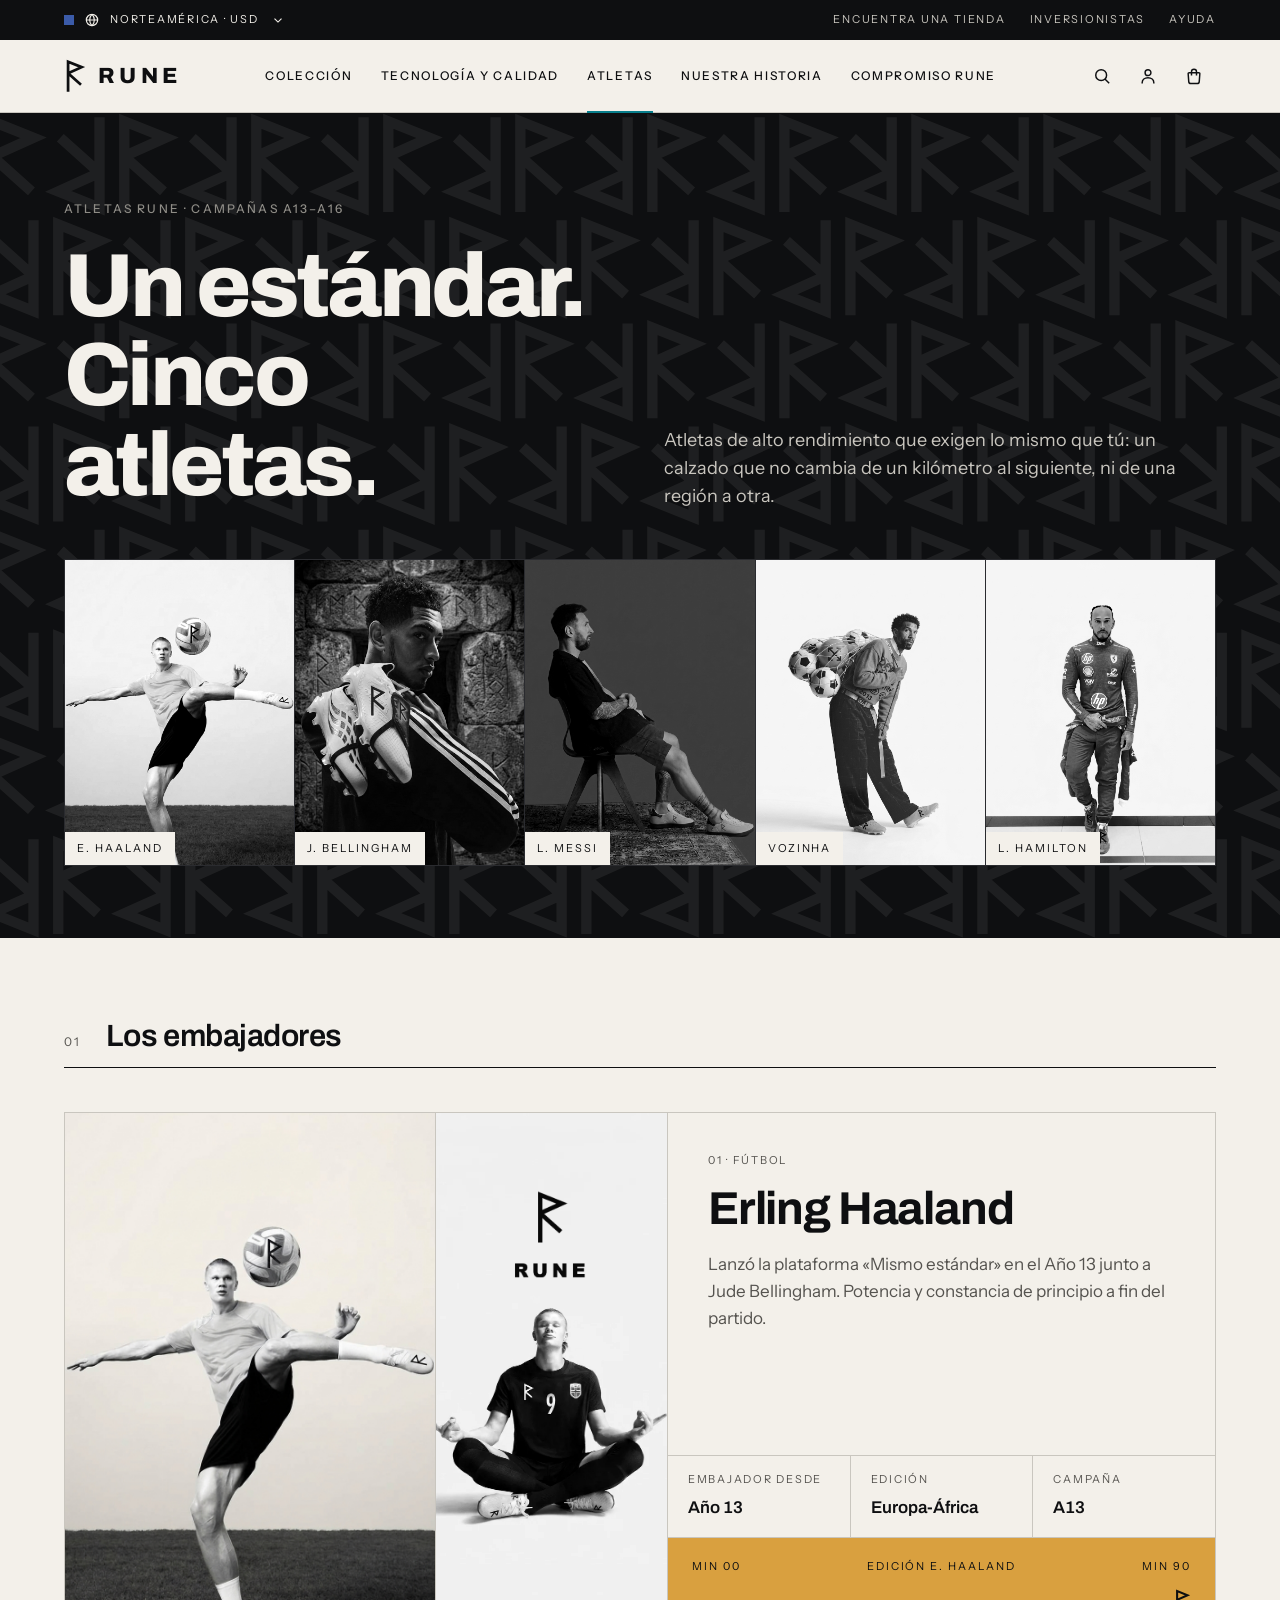
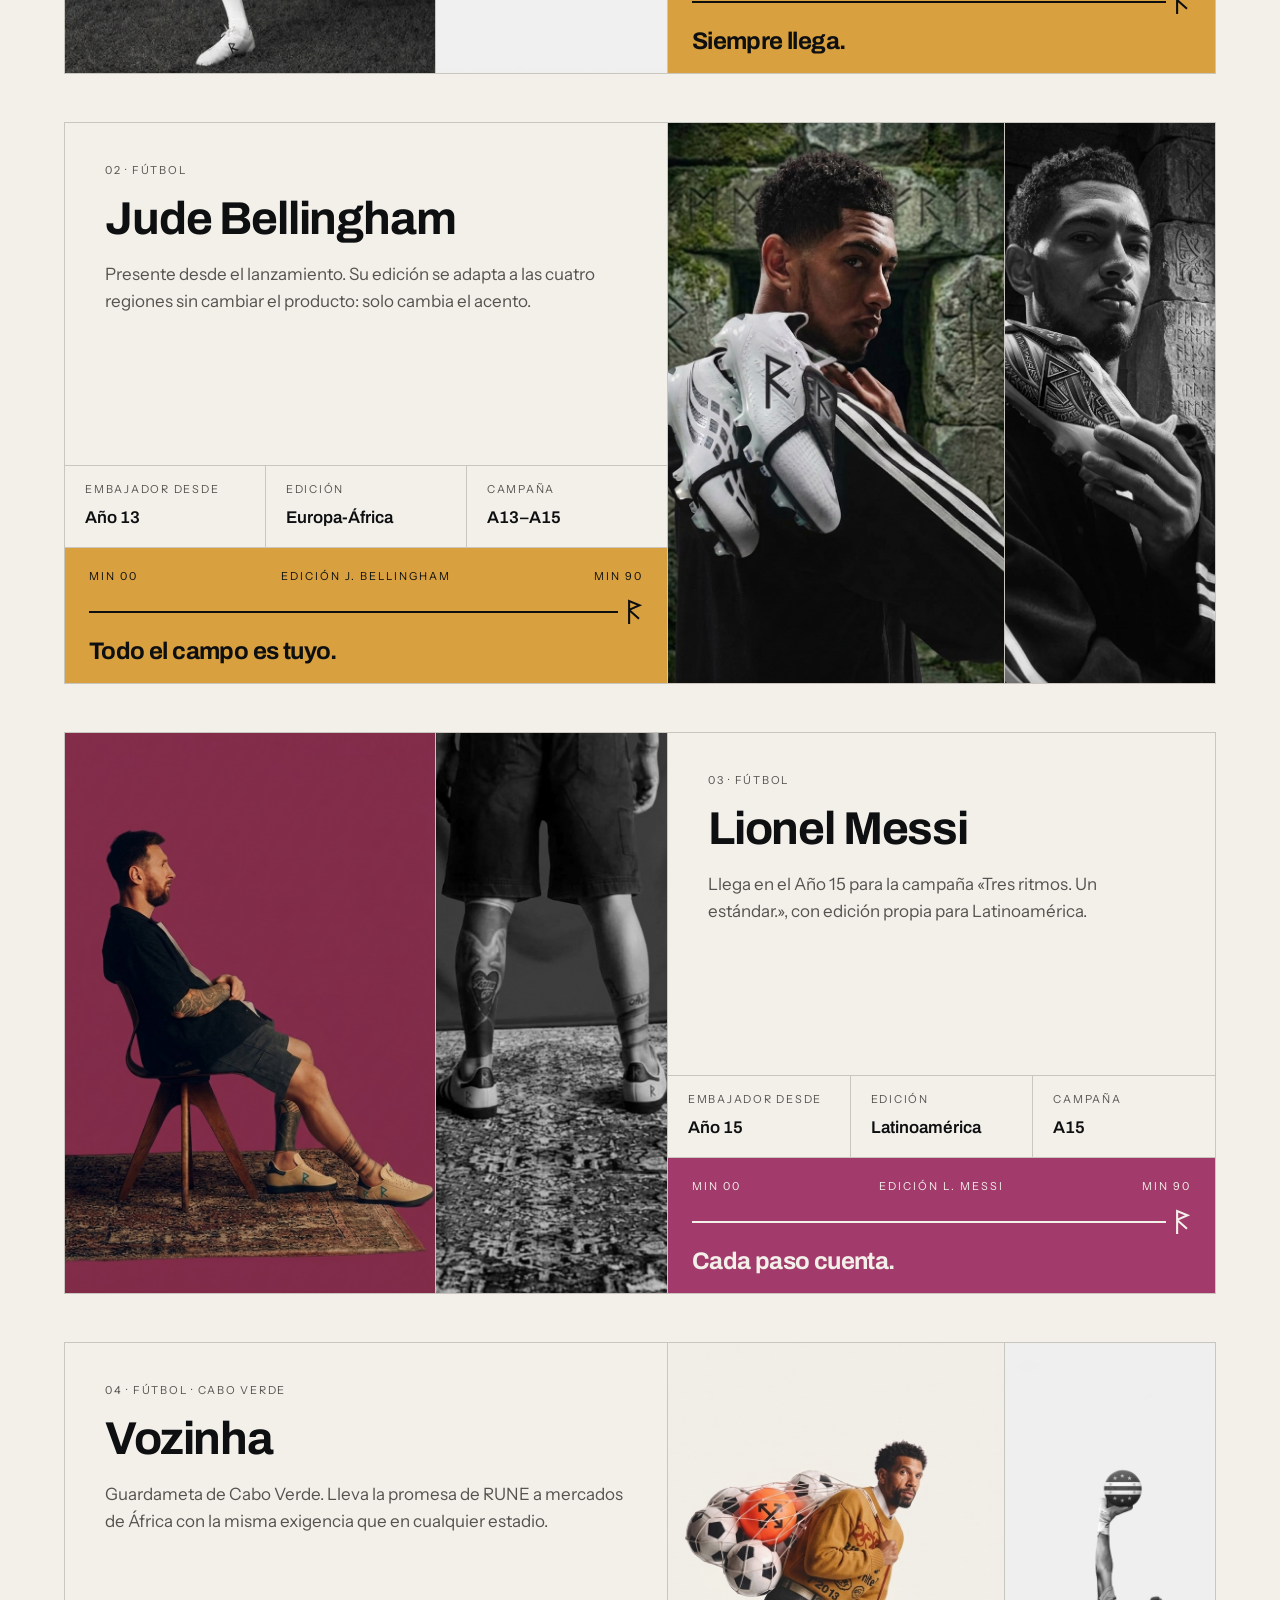
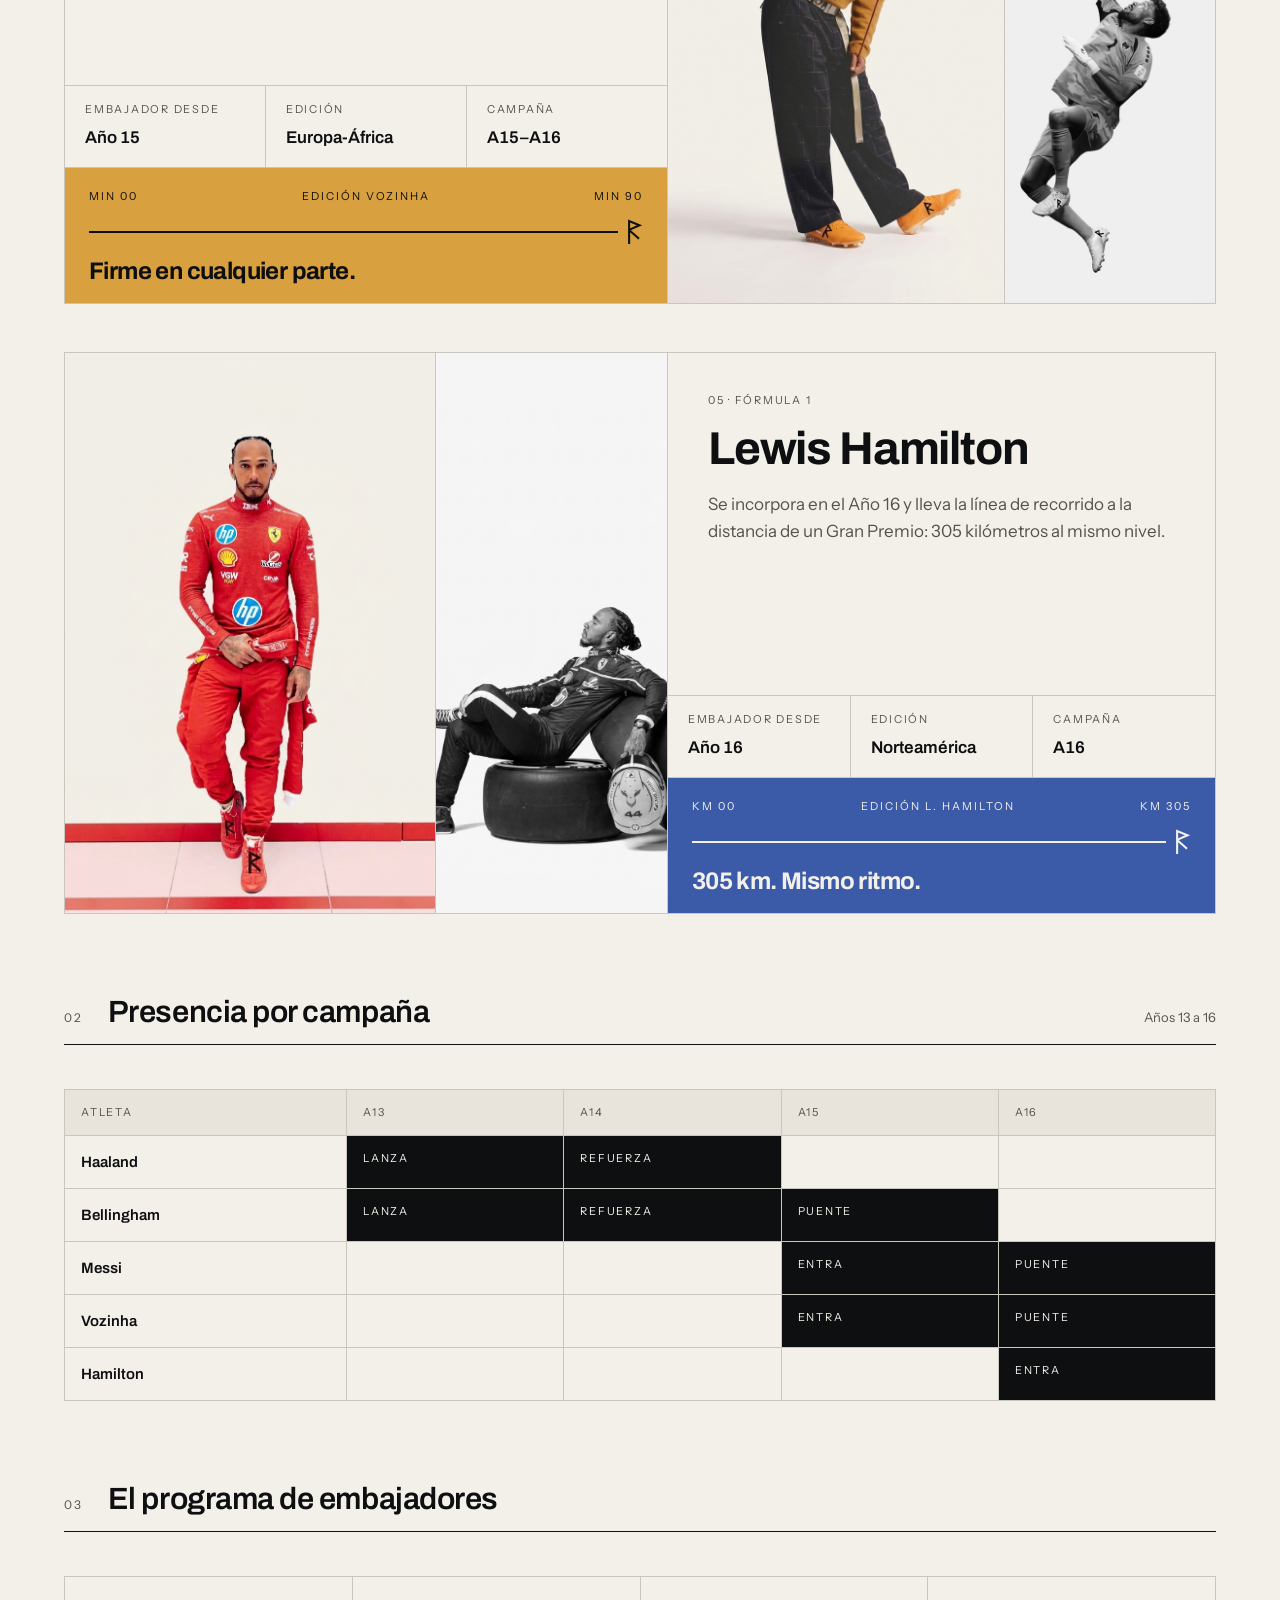
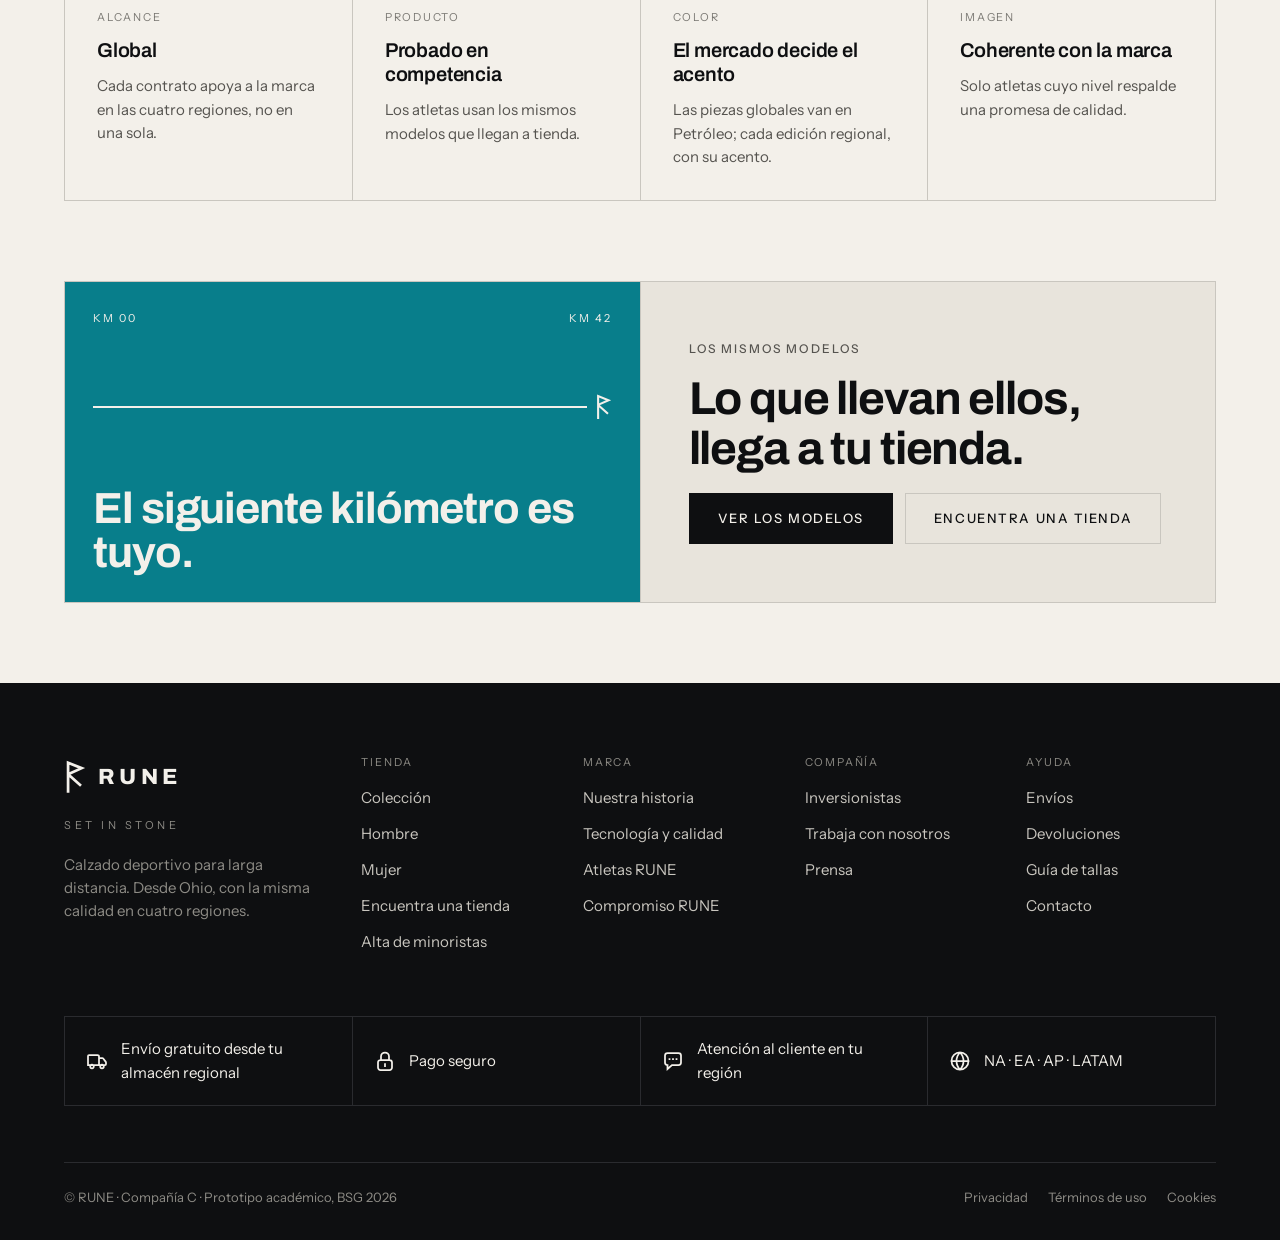
==== atletas.html @ 39f9c2b1 "V1" ====
<!doctype html>
<html lang="es">
<head>
<meta charset="utf-8">
<meta name="viewport" content="width=device-width, initial-scale=1">
<title>Atletas RUNE</title>
<link rel="icon" href="img/marca/favicon.svg" type="image/svg+xml">
<link rel="stylesheet" href="css/site.css">
<style>
.kv { display: grid; grid-template-columns: repeat(5, minmax(0, 1fr)); gap: 1px; background: var(--rune-grafito); border: 1px solid var(--rune-grafito); }
.kv a { display: block; text-decoration: none; }
.kv .photo { aspect-ratio: 3 / 4; }
@media (max-width: 900px) { .kv { grid-template-columns: repeat(2, minmax(0, 1fr)); } .kv a:last-child { grid-column: 1 / -1; } .kv a:last-child .photo { aspect-ratio: 16 / 9; } }

.ath { display: grid; grid-template-columns: minmax(0, 1.1fr) minmax(0, 1fr); gap: 1px; background: var(--rune-ceniza); border: 1px solid var(--rune-ceniza); scroll-margin-top: 140px; }
.ath + .ath { margin-top: 48px; }
.ath:nth-child(even) .ath-media { order: 2; }
.ath-media { display: grid; grid-template-columns: 1.6fr 1fr; gap: 1px; background: var(--rune-ceniza); min-height: 560px; }
.ath-media .photo { height: 100%; }
.ath-media .photo img { position: absolute; inset: 0; }
.ath-info { background: var(--bg-page); display: flex; flex-direction: column; }
.ath-info .txt { padding: 40px; display: flex; flex-direction: column; gap: 16px; flex: 1; }
.ath-info .facts { display: grid; grid-template-columns: repeat(3, minmax(0, 1fr)); gap: 1px; background: var(--rune-ceniza); border-top: 1px solid var(--rune-ceniza); border-bottom: 1px solid var(--rune-ceniza); }
.ath-info .facts > div { background: var(--bg-page); padding: 16px 20px; display: flex; flex-direction: column; gap: 6px; }
.ath-info .facts .v { font-family: var(--font-display); font-weight: 600; font-size: 17px; }
.ath-info .route { min-height: 0; }
@media (max-width: 1000px) {
  .ath { grid-template-columns: 1fr; }
  .ath:nth-child(even) .ath-media { order: 0; }
  .ath-media { min-height: 0; grid-template-columns: 1.6fr 1fr; aspect-ratio: 4 / 3; }
}
@media (max-width: 560px) { .ath-info .facts { grid-template-columns: 1fr; } .ath-info .txt { padding: 28px 20px; } }

.tl { display: grid; grid-template-columns: minmax(120px, 1.3fr) repeat(4, minmax(90px, 1fr)); gap: 1px; background: var(--rune-ceniza); border: 1px solid var(--rune-ceniza); min-width: 620px; }
.tl > div { background: var(--bg-page); padding: 14px 16px; font-size: 15px; }
.tl .h { font-size: 11px; letter-spacing: .16em; text-transform: uppercase; color: var(--text-secondary); background: var(--surface-muted); }
.tl .on { background: var(--rune-basalto); color: var(--rune-hueso); font-size: 11px; letter-spacing: .16em; text-transform: uppercase; }
.tl .tn { font-family: var(--font-display); font-weight: 600; }
</style>
</head>
<body>
<div data-site-header data-active="atletas"></div>

<main id="contenido">
  <section class="band-dark on-dark">
    <div data-pattern data-cols="28" data-rows="8"></div>
    <div class="wrap" style="position:relative;padding-top:88px;padding-bottom:72px;display:flex;flex-direction:column;gap:48px">
      <div class="split" style="align-items:end">
        <div class="stack gap-24">
          <span class="lbl muted-inv">Atletas RUNE · Campañas A13–A16</span>
          <h1 class="display">Un estándar. Cinco atletas.</h1>
        </div>
        <p class="lead" style="max-width:46ch;color:var(--rune-ceniza)">Atletas de alto rendimiento que exigen lo mismo que tú: un calzado que no cambia de un kilómetro al siguiente, ni de una región a otra.</p>
      </div>
      <div class="kv" id="kv"></div>
    </div>
  </section>

  <section class="wrap section" id="embajadores"></section>

  <section class="wrap section">
    <div class="sh"><span class="idx">02</span><h2>Presencia por campaña</h2><span class="aside caption">Años 13 a 16</span></div>
    <div style="overflow-x:auto">
      <div class="tl" role="table" aria-label="Presencia de cada atleta por año" id="tl"></div>
    </div>
  </section>

  <section class="wrap section">
    <div class="sh"><span class="idx">03</span><h2>El programa de embajadores</h2></div>
    <div class="cells g-4">
      <div class="card"><span class="k">Alcance</span><span class="t">Global</span><span class="d">Cada contrato apoya a la marca en las cuatro regiones, no en una sola.</span></div>
      <div class="card"><span class="k">Producto</span><span class="t">Probado en competencia</span><span class="d">Los atletas usan los mismos modelos que llegan a tienda.</span></div>
      <div class="card"><span class="k">Color</span><span class="t">El mercado decide el acento</span><span class="d">Las piezas globales van en Petróleo; cada edición regional, con su acento.</span></div>
      <div class="card"><span class="k">Imagen</span><span class="t">Coherente con la marca</span><span class="d">Solo atletas cuyo nivel respalde una promesa de calidad.</span></div>
    </div>
  </section>

  <section class="wrap section section--last">
    <div class="cells g-2">
      <div class="route acc-global" style="min-height:320px">
        <div class="marks"><span>Km 00</span><span>Km 42</span></div>
        <div class="rl"><i></i><span data-symbol></span></div>
        <p class="hl">El siguiente kilómetro es tuyo.</p>
      </div>
      <div class="cell cell--muted" style="padding:48px;justify-content:center;gap:18px">
        <span class="lbl muted">Los mismos modelos</span>
        <h2 class="h2">Lo que llevan ellos, llega a tu tienda.</h2>
        <div class="btns"><a class="btn btn--primary" href="coleccion.html">Ver los modelos</a><a class="btn btn--secondary" href="tiendas.html">Encuentra una tienda</a></div>
      </div>
    </div>
  </section>
</main>

<div data-site-footer></div>

<script src="js/data.js"></script>
<script src="js/site.js"></script>
<script>
(function () {
  var R = window.RUNE, D = R.data, e = R.esc;

  document.getElementById('kv').innerHTML = D.athletes.map(function (a) {
    return '<a class="photo-link" href="#' + a.id + '"><div class="photo"><img class="bw" src="' + a.img + '" alt="' + e(a.name) + '" style="object-position:' + a.pos + '"><span class="name">' + e(a.short) + '</span></div></a>';
  }).join('');

  document.getElementById('embajadores').innerHTML =
    '<div class="sh"><span class="idx">01</span><h2>Los embajadores</h2></div><div>' +
    D.athletes.map(function (a, i) {
      return '<article class="ath acc-' + a.region + '" id="' + a.id + '" aria-labelledby="n-' + a.id + '">' +
        '<div class="ath-media">' +
          '<div class="photo"><img src="' + a.img + '" alt="' + e(a.name) + ' con calzado RUNE" style="object-position:' + a.pos + '" loading="lazy"></div>' +
          '<div class="photo"><img class="bw" src="' + a.img2 + '" alt="" style="object-position:' + a.pos2 + '" loading="lazy"></div>' +
        '</div>' +
        '<div class="ath-info">' +
          '<div class="txt"><span class="lbl-sm muted">' + String(i + 1).padStart(2, '0') + ' · ' + e(a.sport) + '</span>' +
          '<h3 class="h2" id="n-' + a.id + '">' + e(a.name) + '</h3>' +
          '<p class="muted">' + e(a.text) + '</p></div>' +
          '<div class="facts"><div><span class="lbl-sm muted">Embajador desde</span><span class="v">' + a.since + '</span></div>' +
          '<div><span class="lbl-sm muted">Edición</span><span class="v">' + a.regionName + '</span></div>' +
          '<div><span class="lbl-sm muted">Campaña</span><span class="v">' + e(a.campaign.split(' · ')[0]) + '</span></div></div>' +
          '<div class="route route--slim"><div class="marks"><span>' + a.from + '</span><span>Edición ' + e(a.short) + '</span><span>' + a.to + '</span></div>' +
          '<div class="rl"><i></i>' + R.symbol() + '</div><p class="hl">' + e(a.headline) + '</p></div>' +
        '</div></article>';
    }).join('') + '</div>';

  var head = '<div class="h">Atleta</div><div class="h">A13</div><div class="h">A14</div><div class="h">A15</div><div class="h">A16</div>';
  document.getElementById('tl').innerHTML = head + D.timeline.map(function (r) {
    return '<div class="tn">' + r.name + '</div>' + r.cells.map(function (c) { return '<div class="' + (c ? 'on' : '') + '">' + (c || '<span class="sr-only">Sin presencia</span>') + '</div>'; }).join('');
  }).join('');
})();
</script>
</body>
</html>
---- css/site.css ----
/* RUNE · Sitio web
   Tokens del Design System (tokens.css) + patrones del manual:
   radio 0, sin sombras, celdas de 1px Ceniza, encabezados de sección sobre línea Basalto,
   un solo acento regional por pieza, Petróleo como color firma. */
@import url('tokens.css');

:root {
  /* Derivados de Petróleo usados en interfaz (contraste AA sobre Hueso) */
  --petroleo-ui: #066a75;
  --petroleo-link: #05555e;
  --petroleo-800: #043f46;
  --petroleo-100: #dceded;
  --petroleo-300: #a9d4d8;

  --gutter: clamp(16px, 5vw, 72px);
  --maxw: 1440px;
  --header-h: 112px;

  /* Acento regional activo (lo cambia site.js según la región elegida) */
  --acc: var(--rune-na);
  --acc-ink: var(--rune-na-ink);
  color-scheme: light;
}
[data-region="na"]    { --acc: var(--rune-na);    --acc-ink: var(--rune-na-ink); }
[data-region="emea"]  { --acc: var(--rune-emea);  --acc-ink: var(--rune-emea-ink); }
[data-region="apac"]  { --acc: var(--rune-apac);  --acc-ink: var(--rune-apac-ink); }
[data-region="latam"] { --acc: var(--rune-latam); --acc-ink: var(--rune-latam-ink); }
.acc-global { --acc: var(--rune-petroleo); --acc-ink: var(--rune-petroleo-ink); }
.acc-na     { --acc: var(--rune-na);       --acc-ink: var(--rune-na-ink); }
.acc-emea   { --acc: var(--rune-emea);     --acc-ink: var(--rune-emea-ink); }
.acc-apac   { --acc: var(--rune-apac);     --acc-ink: var(--rune-apac-ink); }
.acc-latam  { --acc: var(--rune-latam);    --acc-ink: var(--rune-latam-ink); }

/* ---------- Base ---------- */
*, *::before, *::after { box-sizing: border-box; }
html { -webkit-text-size-adjust: 100%; }
body {
  margin: 0;
  background: var(--bg-page);
  color: var(--text-primary);
  font-family: var(--font-body);
  font-size: var(--type-body);
  line-height: var(--lh-body);
  -webkit-font-smoothing: antialiased;
  overflow-x: hidden;
}
img { display: block; max-width: 100%; }
a { color: inherit; }
a, button { -webkit-tap-highlight-color: transparent; }
:focus-visible { outline: 1px solid var(--rune-petroleo); outline-offset: 2px; }
button { font: inherit; color: inherit; }
h1, h2, h3, h4, p { margin: 0; }
.sr-only { position: absolute; width: 1px; height: 1px; padding: 0; margin: -1px; overflow: hidden; clip: rect(0 0 0 0); white-space: nowrap; border: 0; }
.skip { position: absolute; left: 8px; top: -60px; z-index: 100; background: var(--rune-basalto); color: var(--rune-hueso); padding: 12px 16px; text-decoration: none; }
.skip:focus { top: 8px; }

.wrap { width: 100%; max-width: var(--maxw); margin: 0 auto; padding-inline: var(--gutter); }
.section { padding-top: var(--section-gap); }
.section--last { padding-bottom: var(--section-gap); }
.ico { display: inline-block; flex: none; vertical-align: middle; }
.sym { display: inline-block; flex: none; height: 1em; width: auto; }

/* ---------- Tipografía ---------- */
.lbl { font-size: var(--type-label); letter-spacing: var(--ls-label); text-transform: uppercase; font-weight: 500; line-height: 1.4; }
.lbl-sm { font-size: var(--type-label-sm); letter-spacing: var(--ls-label-sm); text-transform: uppercase; line-height: 1.4; }
.muted { color: var(--text-secondary); }
.on-dark .muted, .muted-inv { color: var(--text-inverse-muted); }
.display { font-family: var(--font-display); font-weight: 800; font-size: clamp(48px, 7vw, var(--type-display)); line-height: var(--lh-display); letter-spacing: var(--ls-display); text-wrap: balance; }
.h1 { font-family: var(--font-display); font-weight: 700; font-size: clamp(40px, 5.4vw, var(--type-h1)); line-height: 1; letter-spacing: var(--ls-h1); text-wrap: balance; }
.h2 { font-family: var(--font-display); font-weight: 700; font-size: clamp(32px, 3.6vw, var(--type-h2)); line-height: var(--lh-h2); letter-spacing: var(--ls-h2); text-wrap: balance; }
.h3 { font-family: var(--font-display); font-weight: 600; font-size: clamp(24px, 2.4vw, var(--type-h3)); line-height: var(--lh-h3); letter-spacing: var(--ls-h3); }
.h4 { font-family: var(--font-display); font-weight: 600; font-size: var(--type-h4); line-height: var(--lh-h4); letter-spacing: var(--ls-h4); }
.lead { font-size: var(--type-lead); line-height: var(--lh-lead); }
.small { font-size: var(--type-small); line-height: var(--lh-small); }
.caption { font-size: var(--type-caption); line-height: var(--lh-caption); color: var(--text-secondary); }
.measure { max-width: 56ch; }
.stack { display: flex; flex-direction: column; }
.gap-8 { gap: 8px; } .gap-12 { gap: 12px; } .gap-16 { gap: 16px; } .gap-24 { gap: 24px; } .gap-32 { gap: 32px; }

/* ---------- Botones ---------- */
.btn {
  display: inline-flex; align-items: center; justify-content: center; gap: 10px;
  min-height: 48px; padding: 14px 28px;
  font-family: var(--font-body); font-size: 13px; font-weight: 500; letter-spacing: 0.12em; text-transform: uppercase;
  text-decoration: none; border: 1px solid transparent; border-radius: 0; cursor: pointer;
  transition: filter var(--dur-fast) var(--ease-out), border-color var(--dur-fast) var(--ease-out), background-color var(--dur-fast) var(--ease-out);
}
.btn--sm { min-height: 44px; padding: 10px 20px; font-size: 12px; }
.btn--primary { background: var(--rune-basalto); color: var(--rune-hueso); }
.btn--accent { background: var(--petroleo-ui); color: var(--rune-hueso); }
.btn--inverse { background: var(--rune-hueso); color: var(--rune-basalto); }
.btn--secondary { background: transparent; color: var(--text-primary); border-color: var(--border-hairline); }
.btn--ghost-inv { background: transparent; color: var(--rune-hueso); border-color: var(--rune-liquen); }
.btn--primary:hover, .btn--accent:hover, .btn--inverse:hover { filter: brightness(1.15); }
.btn--inverse:hover { filter: brightness(0.96); }
.btn--secondary:hover { border-color: var(--border-strong); }
.btn--ghost-inv:hover { border-color: var(--rune-hueso); }
.btn[disabled] { opacity: .4; cursor: not-allowed; }
.btn .ico { transition: transform var(--dur-base) var(--ease-out); }
.btn:hover .ico--arrow { transform: translateX(3px); }
.btns { display: flex; flex-wrap: wrap; gap: 12px; }

.link { color: var(--petroleo-link); text-underline-offset: 3px; }
.link-arrow { display: inline-flex; align-items: center; gap: 8px; font-size: 12px; letter-spacing: .14em; text-transform: uppercase; font-weight: 500; text-decoration: none; min-height: 44px; }
.link-arrow:hover .ico { transform: translateX(3px); }
.link-arrow .ico { transition: transform var(--dur-base) var(--ease-out); }

/* ---------- Chips / filtros ---------- */
.chips { display: flex; flex-wrap: wrap; gap: 8px; }
.chip {
  min-height: 44px; padding: 10px 18px; border: 1px solid var(--border-hairline); background: transparent; color: var(--text-primary);
  font-size: 12px; letter-spacing: .12em; text-transform: uppercase; font-weight: 500; cursor: pointer; border-radius: 0;
  display: inline-flex; align-items: center; gap: 8px;
  transition: border-color var(--dur-fast) var(--ease-out), background-color var(--dur-fast) var(--ease-out);
}
.chip:hover { border-color: var(--border-strong); }
.chip[aria-pressed="true"] { background: var(--rune-basalto); border-color: var(--rune-basalto); color: var(--rune-hueso); }
.chip .n { font-size: 11px; color: var(--text-muted); letter-spacing: .04em; }
.chip[aria-pressed="true"] .n { color: var(--rune-liquen); }

/* ---------- Tag ---------- */
.tag { display: inline-flex; align-items: center; gap: 8px; font-size: 13px; letter-spacing: .04em; padding: 7px 14px; line-height: 1; background: var(--rune-basalto); color: var(--rune-hueso); }
.tag--acc { background: var(--acc); color: var(--acc-ink); }
.tag--outline { background: transparent; color: var(--text-primary); border: 1px solid var(--border-hairline); }
.badge { display: inline-block; font-size: 11px; letter-spacing: .16em; text-transform: uppercase; padding: 5px 8px; background: var(--rune-hueso); color: var(--rune-basalto); line-height: 1.2; }

/* ---------- Encabezado de sección ---------- */
.sh { display: flex; flex-wrap: wrap; align-items: baseline; gap: 8px 24px; border-bottom: 1px solid var(--border-strong); padding-bottom: 14px; margin-bottom: 44px; }
.sh .idx { font-size: 12px; letter-spacing: .2em; text-transform: uppercase; color: var(--text-secondary); }
.sh h2 { font-family: var(--font-display); font-weight: 600; font-size: clamp(24px, 2.4vw, 32px); letter-spacing: -0.015em; line-height: 1.15; }
.sh .aside { margin-left: auto; }
@media (max-width: 640px) { .sh .aside { margin-left: 0; width: 100%; } }
.on-dark .sh { border-color: var(--rune-hueso); }
.on-dark .sh .idx { color: var(--text-inverse-muted); }

/* ---------- Celdas 1px ---------- */
.cells { display: grid; gap: 1px; background: var(--rune-ceniza); border: 1px solid var(--rune-ceniza); }
.cells > * { background: var(--bg-page); min-width: 0; }
.cells--flush { border-left: 0; border-right: 0; border-top: 0; }
.on-dark .cells { background: var(--rune-grafito); border-color: var(--rune-grafito); }
.on-dark .cells > * { background: var(--rune-basalto); }
.g-2 { grid-template-columns: repeat(auto-fit, minmax(min(100%, 420px), 1fr)); }
.g-3 { grid-template-columns: repeat(auto-fit, minmax(min(100%, 300px), 1fr)); }
.g-4 { grid-template-columns: repeat(auto-fit, minmax(min(100%, 240px), 1fr)); }
.g-5 { grid-template-columns: repeat(auto-fit, minmax(min(100%, 200px), 1fr)); }
.cell { padding: 32px; display: flex; flex-direction: column; gap: 12px; }
.cell--sm { padding: 24px; }
.cell--muted { background: var(--surface-muted) !important; }
a.cell, a.hov { text-decoration: none; color: inherit; transition: box-shadow var(--dur-fast) var(--ease-out); }
a.cell:hover, a.hov:hover { box-shadow: inset 0 0 0 1px var(--border-strong); }
.cell .ico-box { color: var(--text-primary); }

/* Card (componente core/Card) */
.card { display: flex; flex-direction: column; gap: 12px; padding: 32px; }
.card .k { font-size: var(--type-label-sm); letter-spacing: var(--ls-label-sm); text-transform: uppercase; color: var(--text-muted); }
.card .t { font-family: var(--font-display); font-weight: 600; font-size: var(--type-h4); line-height: var(--lh-h4); letter-spacing: var(--ls-h4); }
.card .d { font-size: var(--type-small); line-height: var(--lh-small); color: var(--text-secondary); }

/* ---------- Cabecera ---------- */
.site-header { position: sticky; top: 0; z-index: 50; background: var(--bg-page); border-bottom: 1px solid var(--border-hairline); }
.topbar { background: var(--surface-inverse); color: var(--text-inverse); font-size: 11px; letter-spacing: .16em; text-transform: uppercase; }
.topbar .wrap { display: flex; flex-wrap: wrap; justify-content: space-between; align-items: center; gap: 4px 24px; min-height: 40px; }
.topbar a { text-decoration: none; display: inline-flex; align-items: center; min-height: 40px; color: var(--rune-ceniza); }
.topbar a:hover { color: var(--rune-hueso); }
.topbar nav { display: flex; flex-wrap: wrap; gap: 0 24px; }
.region-pick { display: inline-flex; align-items: center; gap: 10px; }
.region-pick .sq { width: 10px; height: 10px; background: var(--acc); flex: none; }
.region-pick select {
  appearance: none; -webkit-appearance: none; background: transparent; color: var(--rune-hueso); border: 0; border-radius: 0;
  font: inherit; letter-spacing: inherit; text-transform: inherit; min-height: 40px; padding: 0 22px 0 0; cursor: pointer;
  background-image: url("data:image/svg+xml,%3Csvg xmlns='http://www.w3.org/2000/svg' viewBox='0 0 24 24' fill='none' stroke='%23F3F0EA' stroke-width='2'%3E%3Cpath d='M6 9.5L12 15.5L18 9.5'/%3E%3C/svg%3E");
  background-repeat: no-repeat; background-position: right center; background-size: 14px;
}
.region-pick select option { color: var(--rune-basalto); background: var(--rune-hueso); }
.mainbar .wrap { display: flex; align-items: center; justify-content: space-between; gap: 12px 32px; min-height: 72px; }
.brand { display: inline-flex; align-items: center; gap: 12px; text-decoration: none; min-height: 44px; color: var(--rune-basalto); }
.brand .sym { height: 34px; }
.brand .wm { font-family: var(--font-display); font-weight: 800; font-size: 22px; letter-spacing: .2em; line-height: 1; }
.mainnav { display: flex; gap: 0 28px; flex: 1; justify-content: center; }
.mainnav a {
  text-decoration: none; font-size: 12px; letter-spacing: .14em; text-transform: uppercase; font-weight: 500;
  display: inline-flex; align-items: center; min-height: 72px; border-bottom: 2px solid transparent; margin-bottom: -1px;
  transition: border-color var(--dur-fast) var(--ease-out);
}
.mainnav a:hover { border-bottom-color: var(--rune-ceniza); }
.mainnav a[aria-current="page"] { border-bottom-color: var(--rune-petroleo); }
.tools { display: flex; gap: 2px; align-items: center; }
.icon-btn { position: relative; width: 44px; height: 44px; display: inline-flex; align-items: center; justify-content: center; text-decoration: none; background: transparent; border: 0; cursor: pointer; color: var(--rune-basalto); }
.icon-btn:hover { background: var(--surface-muted); }
.icon-btn .count { position: absolute; top: 4px; right: 2px; min-width: 18px; height: 18px; padding: 0 4px; background: var(--rune-petroleo); color: var(--rune-hueso); font-size: 11px; font-weight: 600; line-height: 18px; text-align: center; }
.icon-btn .count:empty { display: none; }
.menu-btn { display: none; }
.mobile-nav { display: none; border-top: 1px solid var(--border-hairline); }
.mobile-nav a { display: flex; align-items: center; justify-content: space-between; min-height: 56px; text-decoration: none; border-bottom: 1px solid var(--border-hairline); font-family: var(--font-display); font-weight: 600; font-size: 20px; }
.mobile-nav a[aria-current="page"] { color: var(--petroleo-ui); }
@media (max-width: 1100px) {
  .mainnav { display: none; }
  .menu-btn { display: inline-flex; }
  .site-header.open .mobile-nav { display: block; }
}
@media (max-width: 640px) {
  .topbar nav { display: none; }
  .brand .wm { font-size: 18px; }
  .brand .sym { height: 28px; }
}

/* Mini-bolsa */
.bag-panel { position: absolute; right: var(--gutter); top: 100%; width: min(380px, calc(100vw - 32px)); background: var(--bg-page); border: 1px solid var(--border-strong); display: none; z-index: 60; }
.bag-panel.open { display: block; }
.bag-panel header { display: flex; justify-content: space-between; align-items: center; padding: 16px 20px; border-bottom: 1px solid var(--border-hairline); }
.bag-panel ul { list-style: none; margin: 0; padding: 0; max-height: 50vh; overflow: auto; }
.bag-panel li { display: grid; grid-template-columns: 88px 1fr auto; gap: 14px; align-items: center; padding: 12px 20px; border-bottom: 1px solid var(--border-hairline); }
.bag-panel .thumb { aspect-ratio: 688 / 384; }
.bag-panel footer { padding: 16px 20px 20px; display: flex; flex-direction: column; gap: 12px; }
.bag-panel .row { display: flex; justify-content: space-between; font-size: 15px; }
.bag-panel .empty { padding: 24px 20px; color: var(--text-secondary); font-size: 15px; }
.rm { background: none; border: 0; cursor: pointer; width: 44px; height: 44px; display: inline-flex; align-items: center; justify-content: center; color: var(--text-secondary); }
.rm:hover { color: var(--text-primary); }

/* ---------- Pie ---------- */
.site-footer { background: var(--surface-inverse); color: var(--text-inverse); margin-top: auto; }
.site-footer .wrap { padding-top: 72px; padding-bottom: 32px; display: flex; flex-direction: column; gap: 56px; }
.f-top { display: grid; grid-template-columns: minmax(240px, 1.4fr) repeat(4, minmax(140px, 1fr)); gap: 40px 32px; }
@media (max-width: 1000px) { .f-top { grid-template-columns: repeat(2, minmax(0, 1fr)); } .f-top .f-brand { grid-column: 1 / -1; } }
.f-brand { display: flex; flex-direction: column; gap: 18px; }
.f-brand .brand { color: var(--rune-hueso); }
.f-brand .ts { font-size: 11px; letter-spacing: .32em; text-transform: uppercase; color: var(--rune-liquen); }
.f-col { display: flex; flex-direction: column; }
.f-col .lbl-sm { color: var(--text-inverse-muted); margin-bottom: 10px; }
.f-col a { text-decoration: none; color: var(--rune-ceniza); font-size: 15px; min-height: 36px; display: inline-flex; align-items: center; }
.f-col a:hover { color: var(--rune-hueso); }
.f-perks { display: grid; grid-template-columns: repeat(auto-fit, minmax(min(100%, 220px), 1fr)); gap: 1px; background: var(--rune-grafito); border: 1px solid var(--rune-grafito); }
.f-perks > div { background: var(--rune-basalto); padding: 20px; display: flex; gap: 12px; align-items: center; font-size: 15px; }
.f-legal { display: flex; flex-wrap: wrap; justify-content: space-between; gap: 12px 24px; border-top: 1px solid var(--rune-grafito); padding-top: 24px; font-size: 13px; color: var(--text-inverse-muted); }
.f-legal a { text-decoration: none; }
.f-legal a:hover { color: var(--rune-hueso); }
.f-legal nav { display: flex; flex-wrap: wrap; gap: 20px; }

/* ---------- Patrón de runas ---------- */
.pattern { position: absolute; inset: 0; pointer-events: none; }
.pattern svg { width: 100%; height: 100%; display: block; }

/* ---------- Línea de recorrido (graphics/RouteLine) ---------- */
.route { background: var(--acc); color: var(--acc-ink); padding: 28px; display: flex; flex-direction: column; justify-content: space-between; gap: 24px; min-height: 240px; }
.route .marks { display: flex; justify-content: space-between; gap: 16px; font-size: var(--type-label-sm); letter-spacing: var(--ls-label); text-transform: uppercase; }
.route .rl { display: flex; align-items: center; gap: 8px; }
.route .rl i { flex: 1; height: var(--route-line-weight); background: currentColor; }
.route .rl .sym { height: 26px; }
.route .hl { font-family: var(--font-display); font-weight: 700; font-size: clamp(30px, 3.4vw, 44px); line-height: 1; letter-spacing: -0.025em; }
.route--slim { min-height: 0; padding: 20px 24px; gap: 14px; }
.route--slim .hl { font-size: 24px; }

/* ---------- Bloque de lema (layout/TaglineBlock) ---------- */
.tagline { position: relative; overflow: hidden; background: var(--surface-inverse); color: var(--text-inverse); padding: clamp(40px, 5vw, 64px); display: flex; align-items: center; justify-content: space-between; gap: 40px; }
.tagline .t { font-family: var(--font-display); font-weight: 700; font-size: clamp(40px, 5vw, 64px); letter-spacing: -0.03em; line-height: 1; }
.tagline .sym { height: clamp(80px, 9vw, 120px); color: var(--acc); position: relative; }
.tagline > div { position: relative; }

/* ---------- Escenario de producto ---------- */
.stage { position: relative; overflow: hidden; background: var(--surface-muted); aspect-ratio: 688 / 384; }
.stage img { width: 100%; height: 100%; object-fit: cover; mix-blend-mode: multiply; transform: scale(1.08); transition: transform var(--dur-base) var(--ease-out); }
.stage--tall { aspect-ratio: 4 / 3; }
.stage--tall img { object-fit: contain; transform: scale(1.02); padding: 0 4%; }
.stage .badge { position: absolute; left: 12px; top: 12px; z-index: 1; }

/* Tarjeta de producto */
.pcard { display: flex; flex-direction: column; text-decoration: none; color: inherit; transition: box-shadow var(--dur-fast) var(--ease-out); }
.pcard:hover { box-shadow: inset 0 0 0 1px var(--border-strong); }
.pcard:hover .stage img { transform: scale(1.13); }
.pcard .body { padding: 18px 22px 24px; display: flex; flex-direction: column; gap: 6px; flex: 1; }
.pcard .meta { font-size: 11px; letter-spacing: .16em; text-transform: uppercase; color: var(--text-secondary); }
.pcard .name { font-family: var(--font-display); font-weight: 600; font-size: 20px; letter-spacing: -0.01em; line-height: 1.2; }
.pcard .spec { font-size: 15px; line-height: 1.5; color: var(--text-secondary); }
.pcard .foot { display: flex; justify-content: space-between; align-items: baseline; margin-top: auto; padding-top: 10px; }
.pcard .price { font-size: 15px; font-weight: 600; }

/* ---------- Fotografía de atletas ---------- */
.photo { position: relative; overflow: hidden; background: var(--rune-niebla); }
.photo img { width: 100%; height: 100%; object-fit: cover; transition: transform var(--dur-base) var(--ease-out), filter var(--dur-base) var(--ease-out); }
.bw { filter: grayscale(1) contrast(1.06); }
.photo .name { position: absolute; left: 0; bottom: 0; background: var(--rune-hueso); color: var(--rune-basalto); padding: 8px 12px; font-size: 11px; letter-spacing: .18em; text-transform: uppercase; }
a.photo-link:hover .photo img.bw { filter: grayscale(0) contrast(1); }

/* ---------- Héroe ---------- */
.hero { background: var(--surface-inverse); color: var(--text-inverse); position: relative; overflow: hidden; }
.hero .pattern { opacity: .06; }
.hero-grid { position: relative; display: grid; grid-template-columns: minmax(0, 1.05fr) minmax(0, 1fr); min-height: min(720px, calc(100vh - var(--header-h))); }
.hero-copy { padding: 88px var(--gutter) 72px; padding-right: 48px; display: flex; flex-direction: column; justify-content: center; gap: 28px; max-width: 760px; margin-left: auto; width: 100%; }
.hero-media { position: relative; min-height: 420px; }
.hero-media img { position: absolute; inset: 0; width: 100%; height: 100%; object-fit: cover; }
.hero-media .route { position: absolute; left: 0; right: 0; bottom: 0; min-height: 0; padding: 20px 28px; gap: 12px; }
.hero-media .route .hl { font-size: 22px; }
@media (max-width: 900px) {
  .hero-grid { grid-template-columns: 1fr; }
  .hero-copy { padding: 64px var(--gutter) 48px; max-width: none; }
  .hero-media { min-height: 0; aspect-ratio: 4 / 5; }
}

/* Encabezado de página interior */
.page-head { padding-top: 48px; padding-bottom: 40px; display: flex; flex-direction: column; gap: 16px; }
.crumbs { font-size: 13px; color: var(--text-secondary); display: flex; flex-wrap: wrap; gap: 8px; }
.crumbs a { text-decoration: none; }
.crumbs a:hover { color: var(--text-primary); text-decoration: underline; text-underline-offset: 3px; }
.band-dark { background: var(--surface-inverse); color: var(--text-inverse); position: relative; overflow: hidden; }
.band-petroleo { background: var(--petroleo-800); color: var(--rune-hueso); position: relative; overflow: hidden; }
.band-muted { background: var(--surface-muted); }
.band-pad { padding-top: 96px; padding-bottom: 96px; }
.band-dark .pattern, .band-petroleo .pattern { opacity: .07; }

/* ---------- Formularios (forms/Input) ---------- */
.field { display: flex; flex-direction: column; gap: 8px; }
.field > span { font-size: var(--type-label-sm); letter-spacing: var(--ls-label-sm); text-transform: uppercase; color: var(--text-secondary); }
.field input, .field textarea, .field select {
  font: inherit; font-size: 15px; padding: 12px 14px; min-height: 48px; background: var(--surface-card); color: var(--text-primary);
  border: 1px solid var(--border-hairline); border-radius: 0; outline: none; transition: border-color var(--dur-fast) var(--ease-out);
}
.field textarea { min-height: 120px; resize: vertical; }
.field input:hover, .field textarea:hover, .field select:hover { border-color: var(--rune-liquen); }
.field input:focus, .field textarea:focus, .field select:focus { border-color: var(--rune-petroleo); }
.field .hint { font-size: 12px; color: var(--text-muted); }
.field.error input { border-color: var(--text-danger); }
.field .err { font-size: 12px; color: var(--text-danger); }
.status { background: var(--petroleo-100); padding: 14px 16px; font-size: 15px; display: flex; gap: 10px; align-items: center; }
.status[hidden] { display: none; }

/* Tablas */
.table-box { overflow-x: auto; border: 1px solid var(--rune-ceniza); }
table.t { border-collapse: collapse; width: 100%; font-size: 15px; }
table.t th, table.t td { padding: 16px 20px; text-align: left; border-bottom: 1px solid var(--rune-ceniza); white-space: nowrap; }
table.t thead th { font-size: 11px; letter-spacing: .16em; text-transform: uppercase; color: var(--text-secondary); font-weight: 500; background: var(--surface-muted); }
table.t tbody th { font-weight: 600; }
table.t tr:last-child > * { border-bottom: 0; }

/* Utilidades de rejilla */
.split { display: grid; grid-template-columns: repeat(auto-fit, minmax(min(100%, 420px), 1fr)); gap: 48px; align-items: center; }
.row-between { display: flex; flex-wrap: wrap; justify-content: space-between; align-items: center; gap: 16px; }

/* Movimiento reducido */
@media (prefers-reduced-motion: reduce) {
  *, *::before, *::after { transition: none !important; animation: none !important; }
}
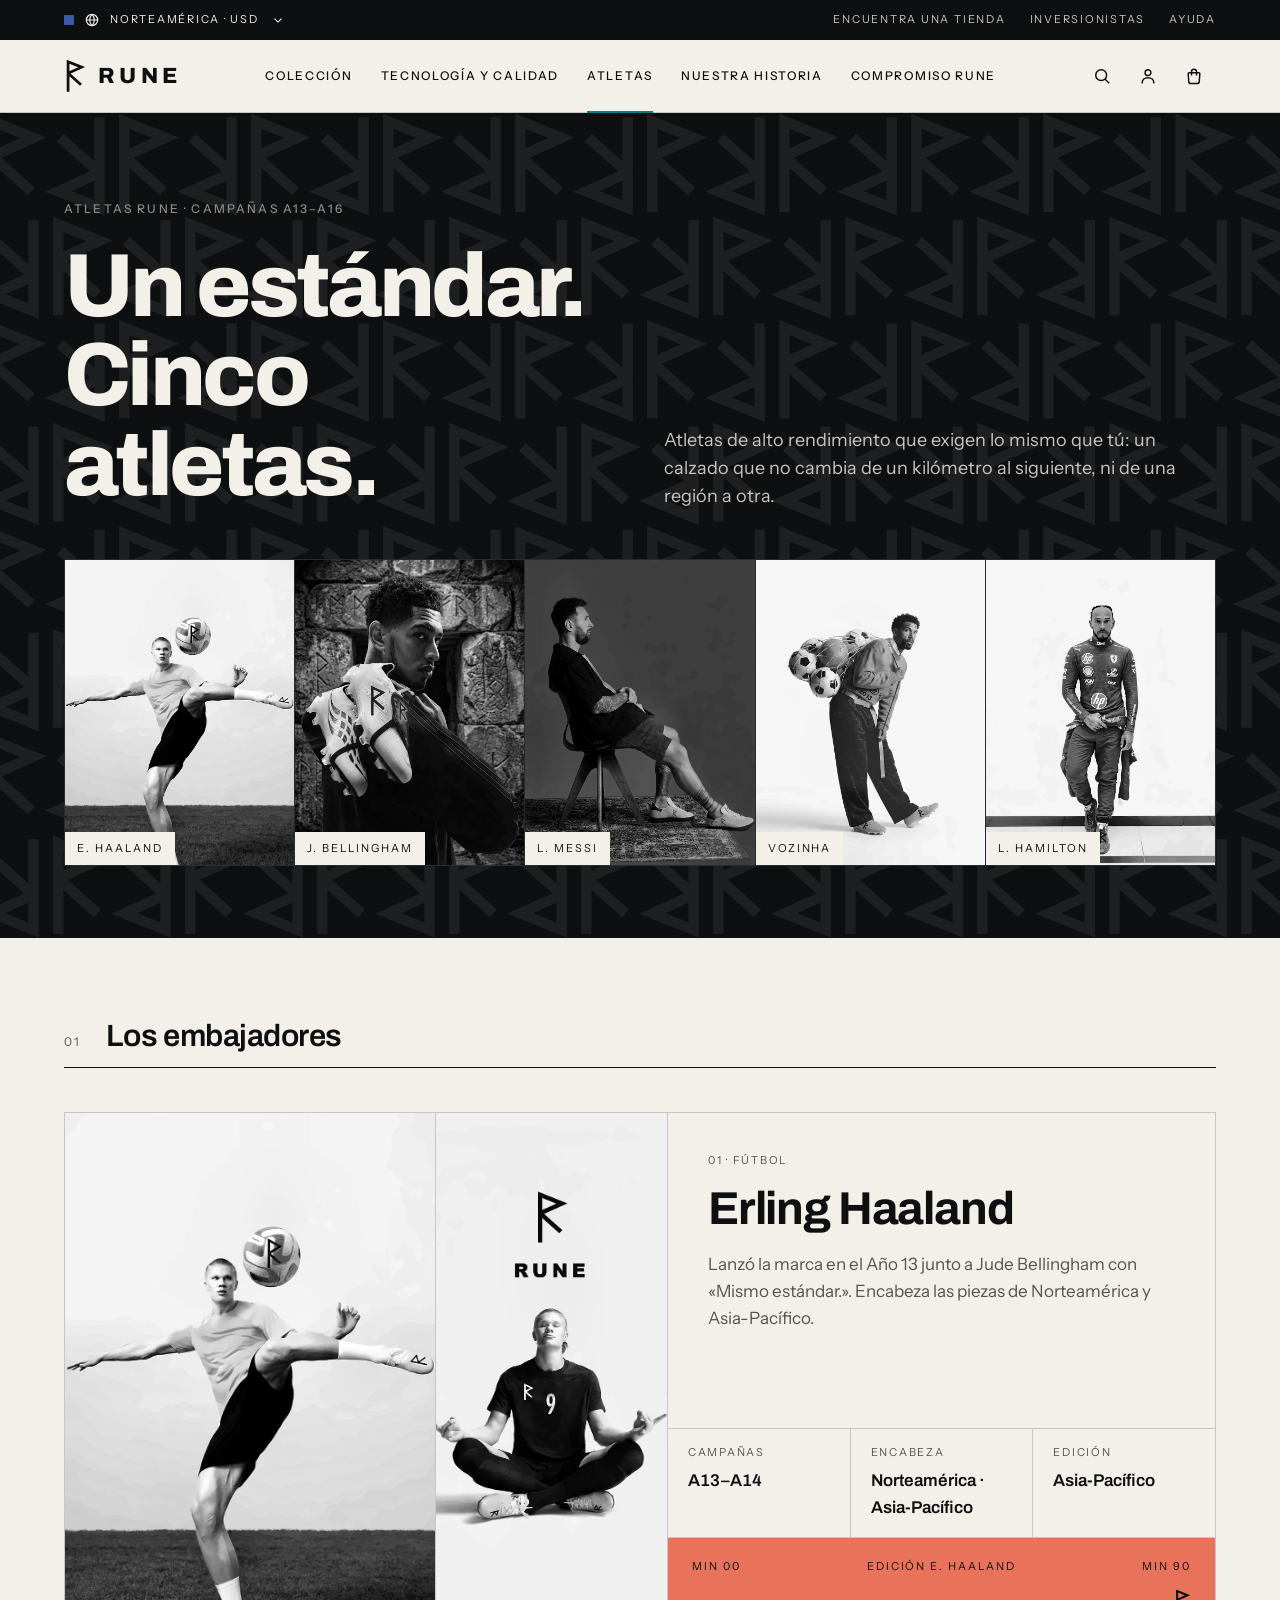
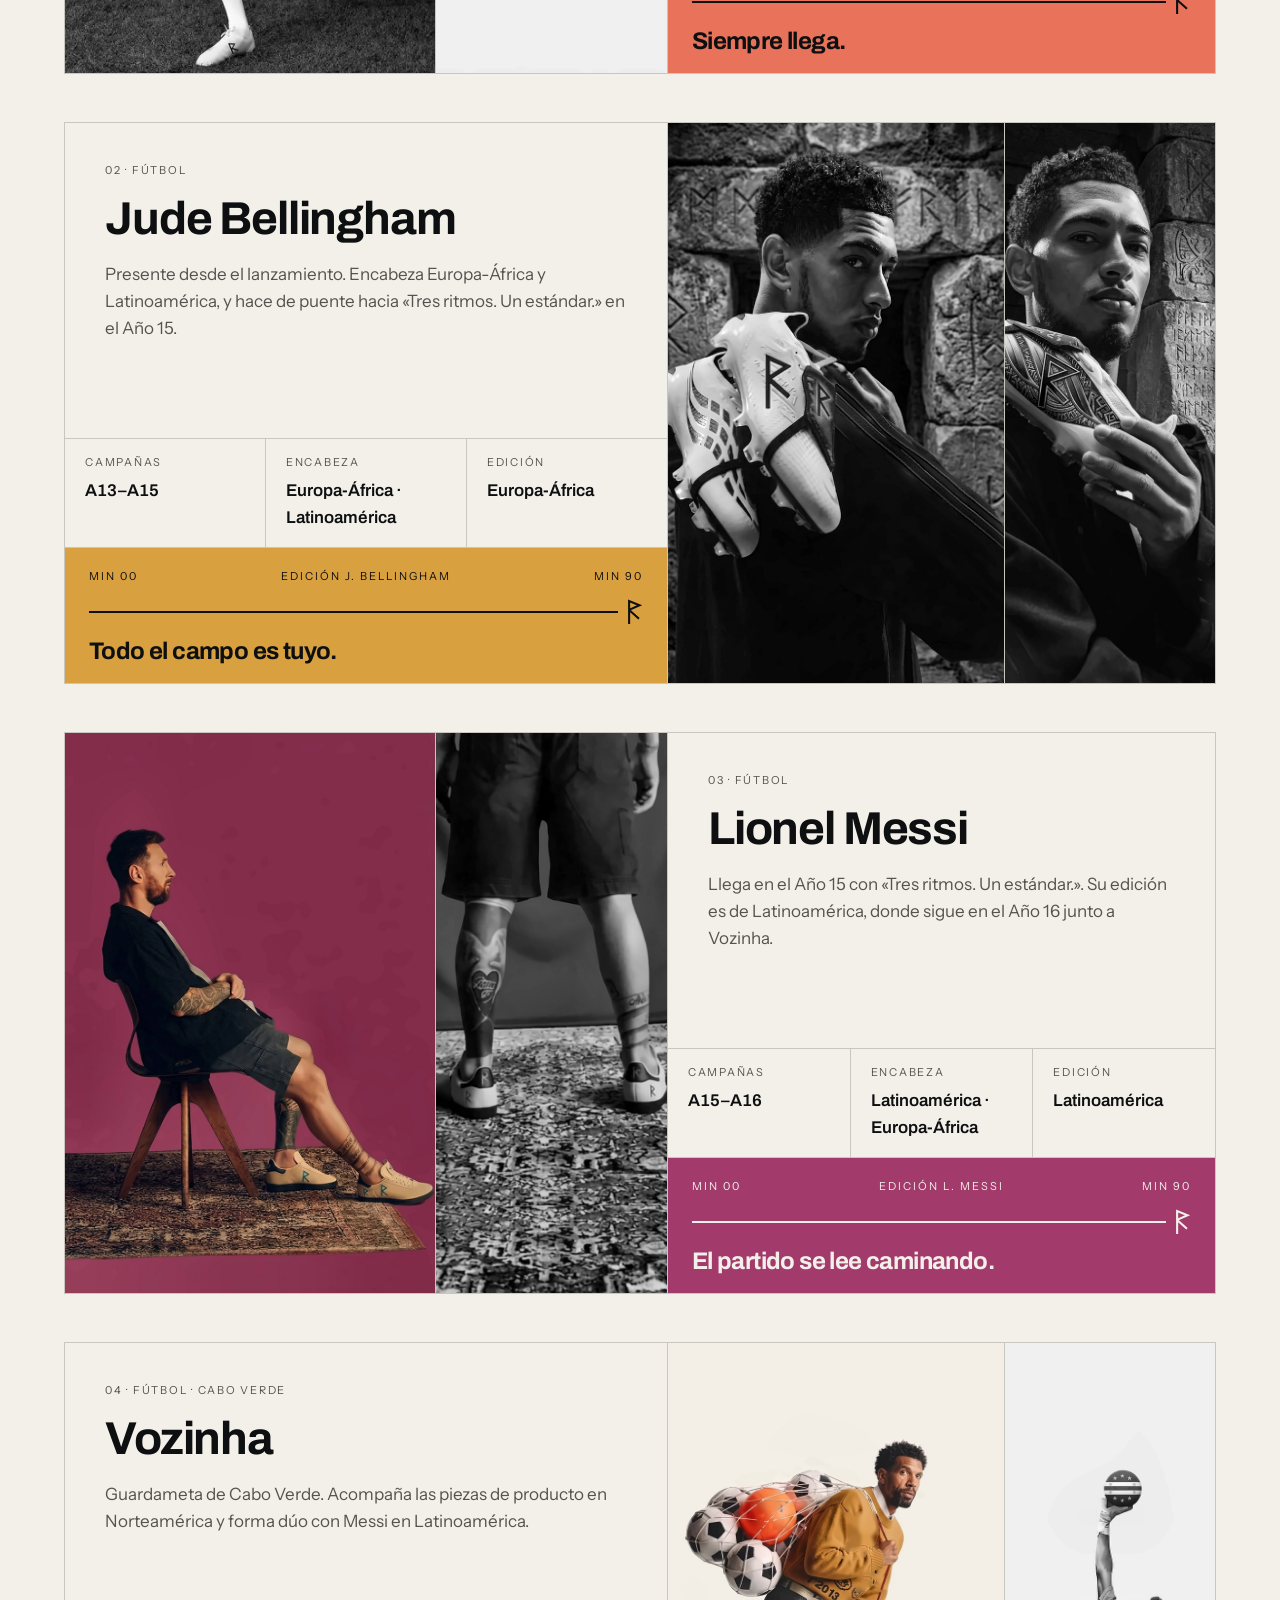
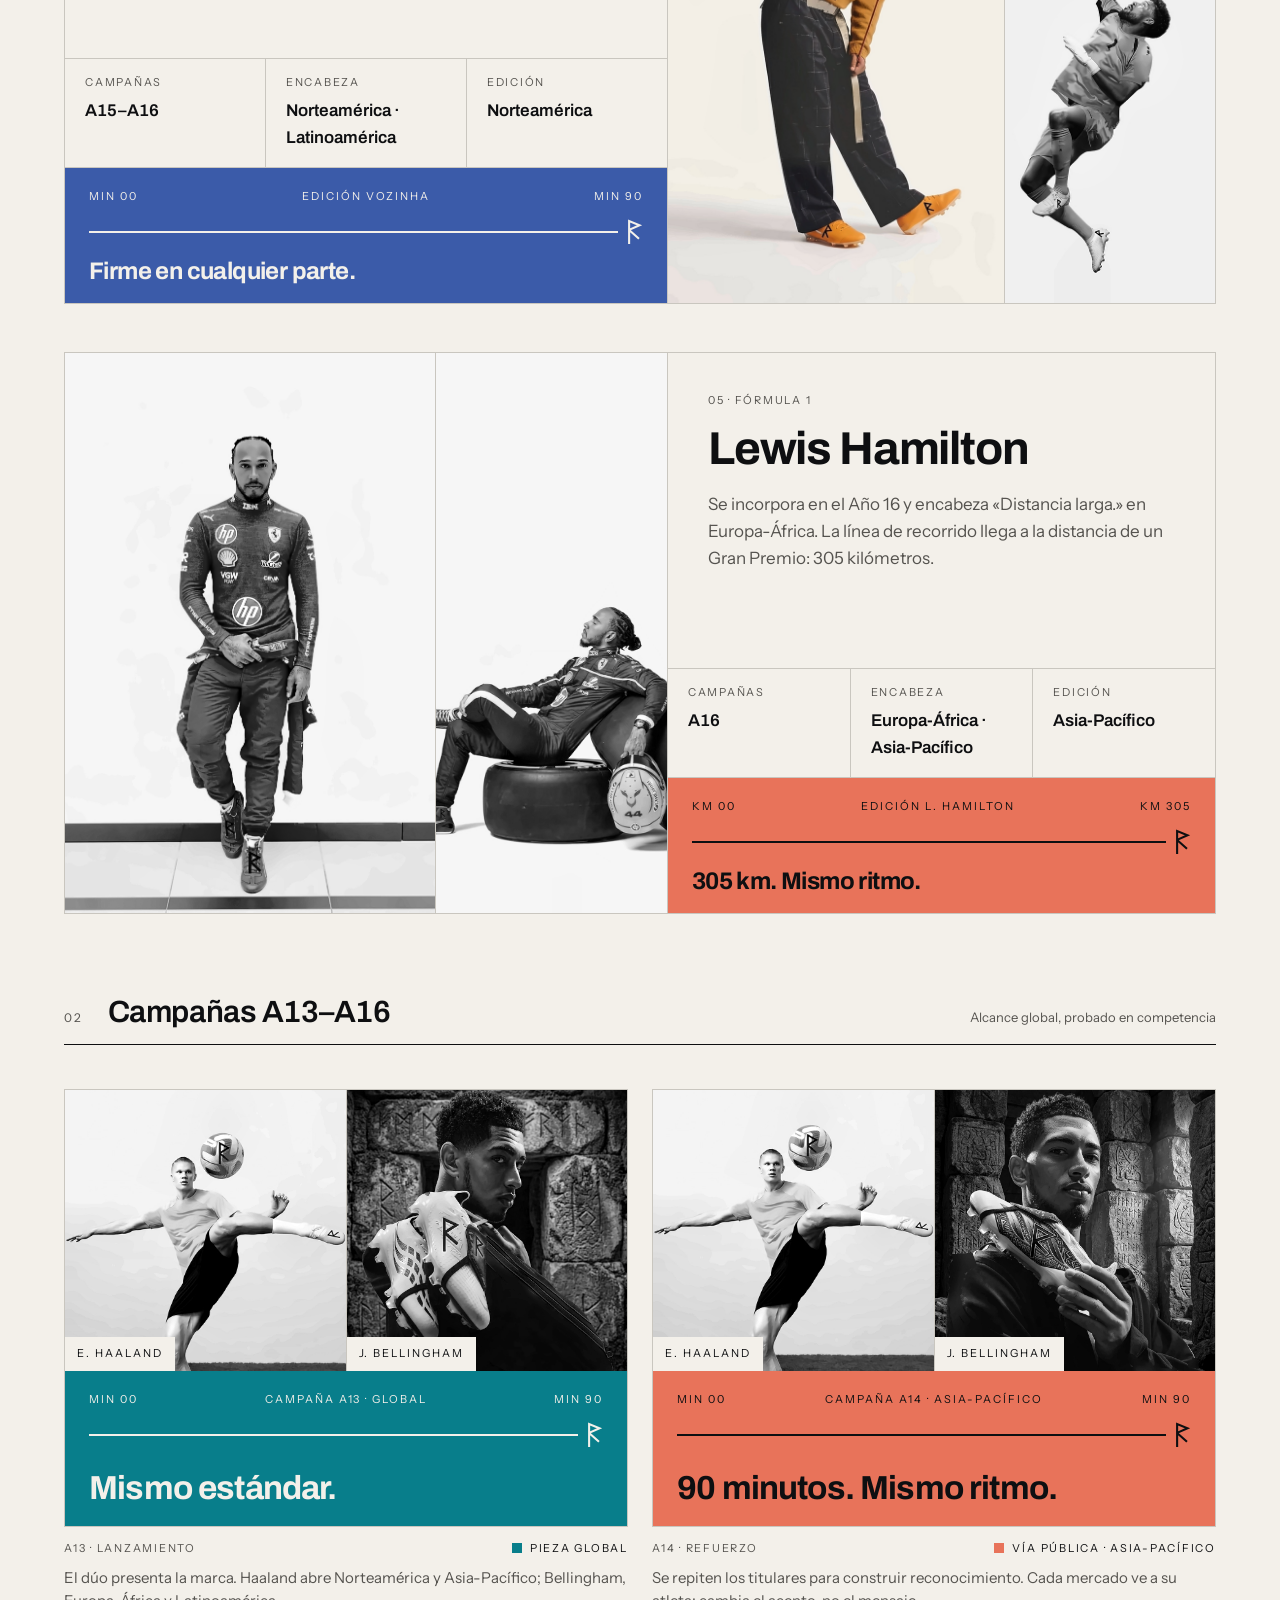
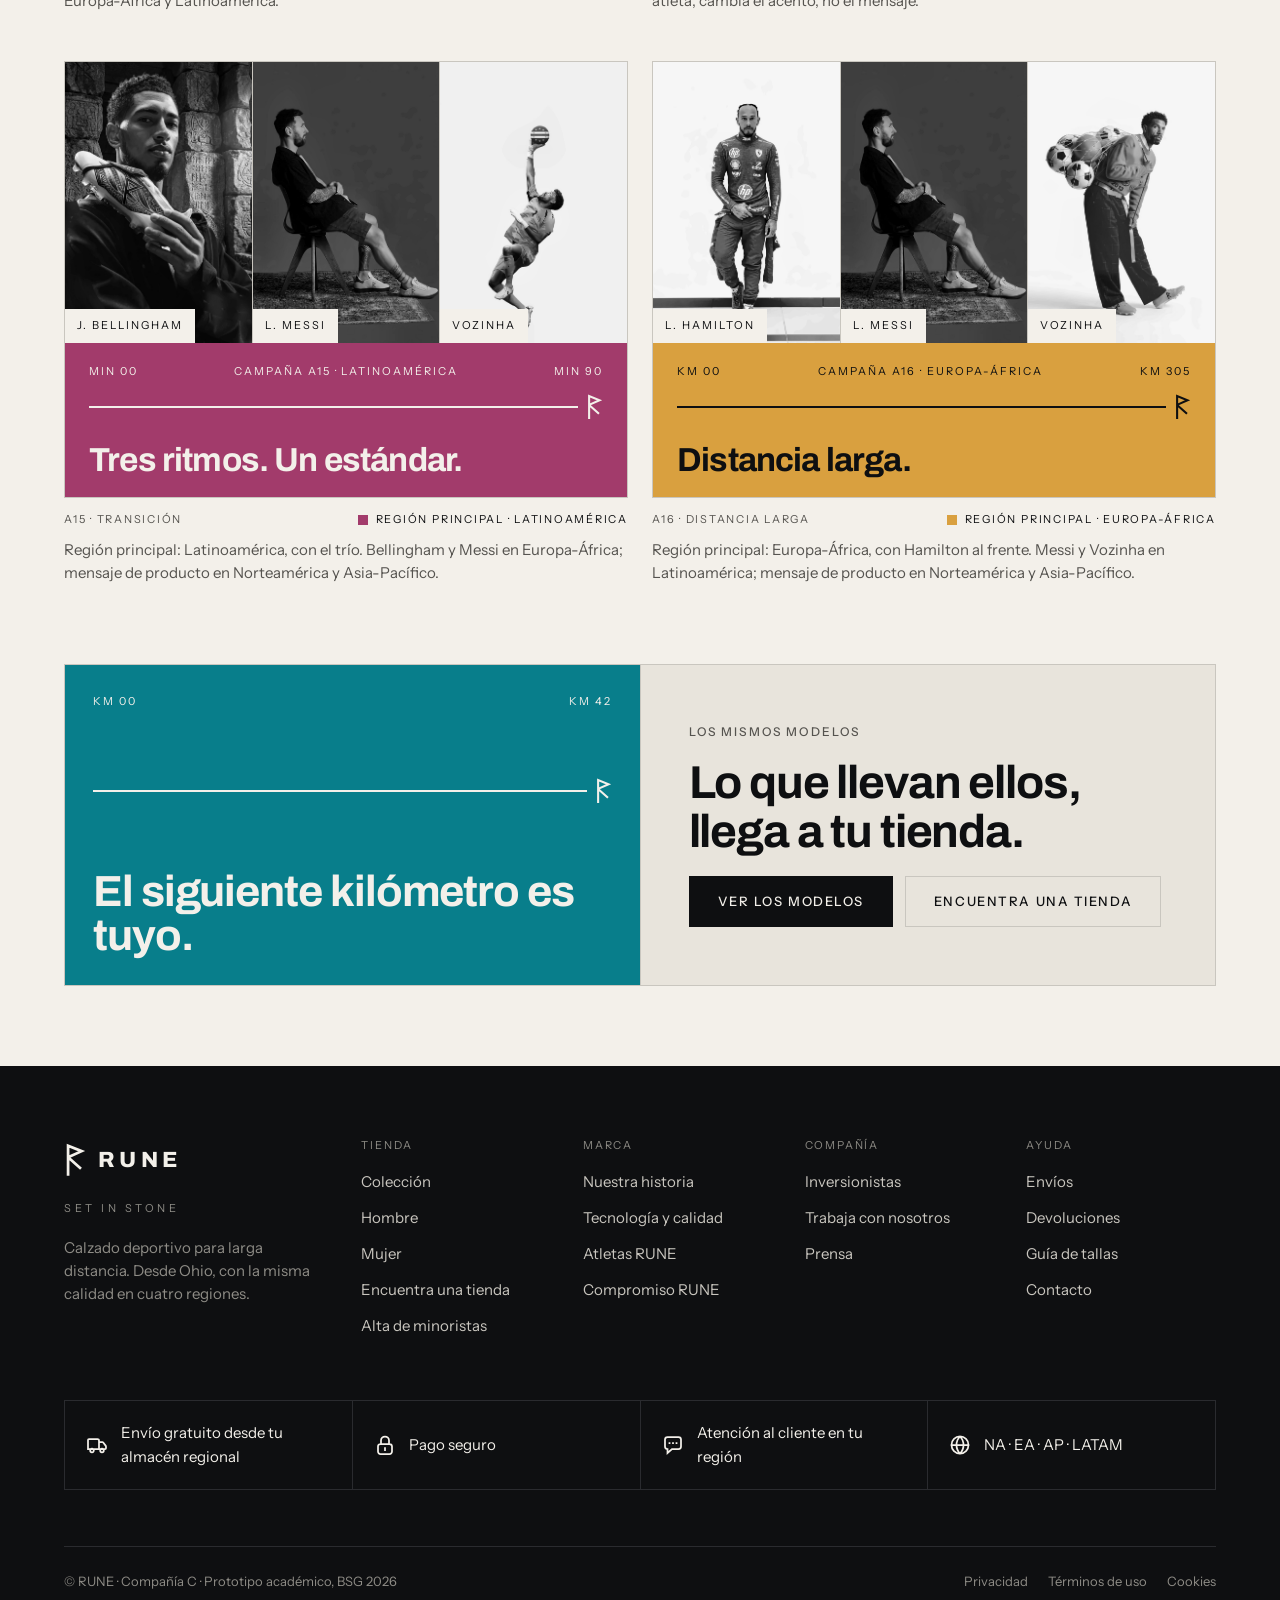
==== commit 14153653: "V2" ====
--- a/atletas.html
+++ b/atletas.html
@@ -1,133 +1,138 @@
-<!doctype html>
-<html lang="es">
-<head>
-<meta charset="utf-8">
-<meta name="viewport" content="width=device-width, initial-scale=1">
-<title>Atletas RUNE</title>
-<link rel="icon" href="img/marca/favicon.svg" type="image/svg+xml">
-<link rel="stylesheet" href="css/site.css">
-<style>
-.kv { display: grid; grid-template-columns: repeat(5, minmax(0, 1fr)); gap: 1px; background: var(--rune-grafito); border: 1px solid var(--rune-grafito); }
-.kv a { display: block; text-decoration: none; }
-.kv .photo { aspect-ratio: 3 / 4; }
-@media (max-width: 900px) { .kv { grid-template-columns: repeat(2, minmax(0, 1fr)); } .kv a:last-child { grid-column: 1 / -1; } .kv a:last-child .photo { aspect-ratio: 16 / 9; } }
-
-.ath { display: grid; grid-template-columns: minmax(0, 1.1fr) minmax(0, 1fr); gap: 1px; background: var(--rune-ceniza); border: 1px solid var(--rune-ceniza); scroll-margin-top: 140px; }
-.ath + .ath { margin-top: 48px; }
-.ath:nth-child(even) .ath-media { order: 2; }
-.ath-media { display: grid; grid-template-columns: 1.6fr 1fr; gap: 1px; background: var(--rune-ceniza); min-height: 560px; }
-.ath-media .photo { height: 100%; }
-.ath-media .photo img { position: absolute; inset: 0; }
-.ath-info { background: var(--bg-page); display: flex; flex-direction: column; }
-.ath-info .txt { padding: 40px; display: flex; flex-direction: column; gap: 16px; flex: 1; }
-.ath-info .facts { display: grid; grid-template-columns: repeat(3, minmax(0, 1fr)); gap: 1px; background: var(--rune-ceniza); border-top: 1px solid var(--rune-ceniza); border-bottom: 1px solid var(--rune-ceniza); }
-.ath-info .facts > div { background: var(--bg-page); padding: 16px 20px; display: flex; flex-direction: column; gap: 6px; }
-.ath-info .facts .v { font-family: var(--font-display); font-weight: 600; font-size: 17px; }
-.ath-info .route { min-height: 0; }
-@media (max-width: 1000px) {
-  .ath { grid-template-columns: 1fr; }
-  .ath:nth-child(even) .ath-media { order: 0; }
-  .ath-media { min-height: 0; grid-template-columns: 1.6fr 1fr; aspect-ratio: 4 / 3; }
-}
-@media (max-width: 560px) { .ath-info .facts { grid-template-columns: 1fr; } .ath-info .txt { padding: 28px 20px; } }
-
-.tl { display: grid; grid-template-columns: minmax(120px, 1.3fr) repeat(4, minmax(90px, 1fr)); gap: 1px; background: var(--rune-ceniza); border: 1px solid var(--rune-ceniza); min-width: 620px; }
-.tl > div { background: var(--bg-page); padding: 14px 16px; font-size: 15px; }
-.tl .h { font-size: 11px; letter-spacing: .16em; text-transform: uppercase; color: var(--text-secondary); background: var(--surface-muted); }
-.tl .on { background: var(--rune-basalto); color: var(--rune-hueso); font-size: 11px; letter-spacing: .16em; text-transform: uppercase; }
-.tl .tn { font-family: var(--font-display); font-weight: 600; }
-</style>
-</head>
-<body>
-<div data-site-header data-active="atletas"></div>
-
-<main id="contenido">
-  <section class="band-dark on-dark">
-    <div data-pattern data-cols="28" data-rows="8"></div>
-    <div class="wrap" style="position:relative;padding-top:88px;padding-bottom:72px;display:flex;flex-direction:column;gap:48px">
-      <div class="split" style="align-items:end">
-        <div class="stack gap-24">
-          <span class="lbl muted-inv">Atletas RUNE · Campañas A13–A16</span>
-          <h1 class="display">Un estándar. Cinco atletas.</h1>
-        </div>
-        <p class="lead" style="max-width:46ch;color:var(--rune-ceniza)">Atletas de alto rendimiento que exigen lo mismo que tú: un calzado que no cambia de un kilómetro al siguiente, ni de una región a otra.</p>
-      </div>
-      <div class="kv" id="kv"></div>
-    </div>
-  </section>
-
-  <section class="wrap section" id="embajadores"></section>
-
-  <section class="wrap section">
-    <div class="sh"><span class="idx">02</span><h2>Presencia por campaña</h2><span class="aside caption">Años 13 a 16</span></div>
-    <div style="overflow-x:auto">
-      <div class="tl" role="table" aria-label="Presencia de cada atleta por año" id="tl"></div>
-    </div>
-  </section>
-
-  <section class="wrap section">
-    <div class="sh"><span class="idx">03</span><h2>El programa de embajadores</h2></div>
-    <div class="cells g-4">
-      <div class="card"><span class="k">Alcance</span><span class="t">Global</span><span class="d">Cada contrato apoya a la marca en las cuatro regiones, no en una sola.</span></div>
-      <div class="card"><span class="k">Producto</span><span class="t">Probado en competencia</span><span class="d">Los atletas usan los mismos modelos que llegan a tienda.</span></div>
-      <div class="card"><span class="k">Color</span><span class="t">El mercado decide el acento</span><span class="d">Las piezas globales van en Petróleo; cada edición regional, con su acento.</span></div>
-      <div class="card"><span class="k">Imagen</span><span class="t">Coherente con la marca</span><span class="d">Solo atletas cuyo nivel respalde una promesa de calidad.</span></div>
-    </div>
-  </section>
-
-  <section class="wrap section section--last">
-    <div class="cells g-2">
-      <div class="route acc-global" style="min-height:320px">
-        <div class="marks"><span>Km 00</span><span>Km 42</span></div>
-        <div class="rl"><i></i><span data-symbol></span></div>
-        <p class="hl">El siguiente kilómetro es tuyo.</p>
-      </div>
-      <div class="cell cell--muted" style="padding:48px;justify-content:center;gap:18px">
-        <span class="lbl muted">Los mismos modelos</span>
-        <h2 class="h2">Lo que llevan ellos, llega a tu tienda.</h2>
-        <div class="btns"><a class="btn btn--primary" href="coleccion.html">Ver los modelos</a><a class="btn btn--secondary" href="tiendas.html">Encuentra una tienda</a></div>
-      </div>
-    </div>
-  </section>
-</main>
-
-<div data-site-footer></div>
-
-<script src="js/data.js"></script>
-<script src="js/site.js"></script>
-<script>
-(function () {
-  var R = window.RUNE, D = R.data, e = R.esc;
-
-  document.getElementById('kv').innerHTML = D.athletes.map(function (a) {
-    return '<a class="photo-link" href="#' + a.id + '"><div class="photo"><img class="bw" src="' + a.img + '" alt="' + e(a.name) + '" style="object-position:' + a.pos + '"><span class="name">' + e(a.short) + '</span></div></a>';
-  }).join('');
-
-  document.getElementById('embajadores').innerHTML =
-    '<div class="sh"><span class="idx">01</span><h2>Los embajadores</h2></div><div>' +
-    D.athletes.map(function (a, i) {
-      return '<article class="ath acc-' + a.region + '" id="' + a.id + '" aria-labelledby="n-' + a.id + '">' +
-        '<div class="ath-media">' +
-          '<div class="photo"><img src="' + a.img + '" alt="' + e(a.name) + ' con calzado RUNE" style="object-position:' + a.pos + '" loading="lazy"></div>' +
-          '<div class="photo"><img class="bw" src="' + a.img2 + '" alt="" style="object-position:' + a.pos2 + '" loading="lazy"></div>' +
-        '</div>' +
-        '<div class="ath-info">' +
-          '<div class="txt"><span class="lbl-sm muted">' + String(i + 1).padStart(2, '0') + ' · ' + e(a.sport) + '</span>' +
-          '<h3 class="h2" id="n-' + a.id + '">' + e(a.name) + '</h3>' +
-          '<p class="muted">' + e(a.text) + '</p></div>' +
-          '<div class="facts"><div><span class="lbl-sm muted">Embajador desde</span><span class="v">' + a.since + '</span></div>' +
-          '<div><span class="lbl-sm muted">Edición</span><span class="v">' + a.regionName + '</span></div>' +
-          '<div><span class="lbl-sm muted">Campaña</span><span class="v">' + e(a.campaign.split(' · ')[0]) + '</span></div></div>' +
-          '<div class="route route--slim"><div class="marks"><span>' + a.from + '</span><span>Edición ' + e(a.short) + '</span><span>' + a.to + '</span></div>' +
-          '<div class="rl"><i></i>' + R.symbol() + '</div><p class="hl">' + e(a.headline) + '</p></div>' +
-        '</div></article>';
-    }).join('') + '</div>';
-
-  var head = '<div class="h">Atleta</div><div class="h">A13</div><div class="h">A14</div><div class="h">A15</div><div class="h">A16</div>';
-  document.getElementById('tl').innerHTML = head + D.timeline.map(function (r) {
-    return '<div class="tn">' + r.name + '</div>' + r.cells.map(function (c) { return '<div class="' + (c ? 'on' : '') + '">' + (c || '<span class="sr-only">Sin presencia</span>') + '</div>'; }).join('');
-  }).join('');
-})();
-</script>
-</body>
-</html>
+<!doctype html>
+<html lang="es">
+<head>
+<meta charset="utf-8">
+<meta name="viewport" content="width=device-width, initial-scale=1">
+<title>Atletas RUNE</title>
+<link rel="icon" href="img/marca/favicon.svg" type="image/svg+xml">
+<link rel="stylesheet" href="css/site.css">
+<style>
+.kv { display: grid; grid-template-columns: repeat(5, minmax(0, 1fr)); gap: 1px; background: var(--rune-grafito); border: 1px solid var(--rune-grafito); }
+.kv a { display: block; text-decoration: none; }
+.kv .photo { aspect-ratio: 3 / 4; }
+@media (max-width: 900px) { .kv { grid-template-columns: repeat(2, minmax(0, 1fr)); } .kv a:last-child { grid-column: 1 / -1; } .kv a:last-child .photo { aspect-ratio: 16 / 9; } }
+
+.ath { display: grid; grid-template-columns: minmax(0, 1.1fr) minmax(0, 1fr); gap: 1px; background: var(--rune-ceniza); border: 1px solid var(--rune-ceniza); scroll-margin-top: 140px; }
+.ath + .ath { margin-top: 48px; }
+.ath:nth-child(even) .ath-media { order: 2; }
+.ath-media { display: grid; grid-template-columns: 1.6fr 1fr; gap: 1px; background: var(--rune-ceniza); min-height: 560px; }
+.ath-media .photo { height: 100%; }
+.ath-media .photo img { position: absolute; inset: 0; }
+.ath-info { background: var(--bg-page); display: flex; flex-direction: column; }
+.ath-info .txt { padding: 40px; display: flex; flex-direction: column; gap: 16px; flex: 1; }
+.ath-info .facts { display: grid; grid-template-columns: repeat(3, minmax(0, 1fr)); gap: 1px; background: var(--rune-ceniza); border-top: 1px solid var(--rune-ceniza); border-bottom: 1px solid var(--rune-ceniza); }
+.ath-info .facts > div { background: var(--bg-page); padding: 16px 20px; display: flex; flex-direction: column; gap: 6px; }
+.ath-info .facts .v { font-family: var(--font-display); font-weight: 600; font-size: 17px; }
+.ath-info .route { min-height: 0; }
+@media (max-width: 1000px) {
+  .ath { grid-template-columns: 1fr; }
+  .ath:nth-child(even) .ath-media { order: 0; }
+  .ath-media { min-height: 0; grid-template-columns: 1.6fr 1fr; aspect-ratio: 4 / 3; }
+}
+@media (max-width: 560px) { .ath-info .facts { grid-template-columns: 1fr; } .ath-info .txt { padding: 28px 20px; } }
+
+.camps { display: grid; grid-template-columns: repeat(2, minmax(0, 1fr)); gap: 48px 24px; }
+@media (max-width: 1000px) { .camps { grid-template-columns: 1fr; } }
+.camp { display: flex; flex-direction: column; }
+.camp .piece { border: 1px solid var(--rune-ceniza); display: flex; flex-direction: column; }
+.camp .cast { display: grid; gap: 1px; background: var(--rune-ceniza); aspect-ratio: 16 / 8; }
+.camp .cast.n2 { grid-template-columns: 1fr 1fr; }
+.camp .cast.n3 { grid-template-columns: 1fr 1fr 1fr; }
+.camp .cast .photo { height: 100%; }
+.camp .cast .photo img { position: absolute; inset: 0; }
+.camp .route { min-height: 0; padding: 20px 24px; gap: 14px; }
+.camp .route .hl { font-size: clamp(26px, 2.6vw, 36px); }
+.camp .cap { display: flex; justify-content: space-between; gap: 12px; flex-wrap: wrap; padding-top: 14px; }
+.camp .cap .sw { display: inline-flex; align-items: center; gap: 8px; }
+.camp .cap .sw i { width: 10px; height: 10px; background: var(--acc); display: inline-block; }
+.camp p { margin-top: 10px; max-width: 60ch; }
+</style>
+</head>
+<body>
+<div data-site-header data-active="atletas"></div>
+
+<main id="contenido">
+  <section class="band-dark on-dark">
+    <div data-pattern data-cols="28" data-rows="8"></div>
+    <div class="wrap" style="position:relative;padding-top:88px;padding-bottom:72px;display:flex;flex-direction:column;gap:48px">
+      <div class="split" style="align-items:end">
+        <div class="stack gap-24">
+          <span class="lbl muted-inv">Atletas RUNE · Campañas A13–A16</span>
+          <h1 class="display">Un estándar. Cinco atletas.</h1>
+        </div>
+        <p class="lead" style="max-width:46ch;color:var(--rune-ceniza)">Atletas de alto rendimiento que exigen lo mismo que tú: un calzado que no cambia de un kilómetro al siguiente, ni de una región a otra.</p>
+      </div>
+      <div class="kv" id="kv"></div>
+    </div>
+  </section>
+
+  <section class="wrap section" id="embajadores"></section>
+
+  <section class="wrap section" id="campanas">
+    <div class="sh"><span class="idx">02</span><h2>Campañas A13–A16</h2><span class="aside caption">Alcance global, probado en competencia</span></div>
+    <div class="camps" id="camps"></div>
+  </section>
+
+  <section class="wrap section section--last">
+    <div class="cells g-2">
+      <div class="route acc-global" style="min-height:320px">
+        <div class="marks"><span>Km 00</span><span>Km 42</span></div>
+        <div class="rl"><i></i><span data-symbol></span></div>
+        <p class="hl">El siguiente kilómetro es tuyo.</p>
+      </div>
+      <div class="cell cell--muted" style="padding:48px;justify-content:center;gap:18px">
+        <span class="lbl muted">Los mismos modelos</span>
+        <h2 class="h2">Lo que llevan ellos, llega a tu tienda.</h2>
+        <div class="btns"><a class="btn btn--primary" href="coleccion.html">Ver los modelos</a><a class="btn btn--secondary" href="tiendas.html">Encuentra una tienda</a></div>
+      </div>
+    </div>
+  </section>
+</main>
+
+<div data-site-footer></div>
+
+<script src="js/data.js"></script>
+<script src="js/site.js"></script>
+<script>
+(function () {
+  var R = window.RUNE, D = R.data, e = R.esc;
+
+  document.getElementById('kv').innerHTML = D.athletes.map(function (a) {
+    return '<a class="photo-link" href="#' + a.id + '"><div class="photo"><img class="bw" src="' + a.img + '" alt="' + e(a.name) + '" style="object-position:' + a.pos + '"><span class="name">' + e(a.short) + '</span></div></a>';
+  }).join('');
+
+  document.getElementById('embajadores').innerHTML =
+    '<div class="sh"><span class="idx">01</span><h2>Los embajadores</h2></div><div>' +
+    D.athletes.map(function (a, i) {
+      return '<article class="ath acc-' + a.region + '" id="' + a.id + '" aria-labelledby="n-' + a.id + '">' +
+        '<div class="ath-media">' +
+          '<div class="photo"><img' + (a.bw ? ' class="bw"' : '') + ' src="' + a.img + '" alt="' + e(a.name) + ' con calzado RUNE" style="object-position:' + a.pos + '" loading="lazy"></div>' +
+          '<div class="photo"><img class="bw" src="' + a.img2 + '" alt="" style="object-position:' + a.pos2 + '" loading="lazy"></div>' +
+        '</div>' +
+        '<div class="ath-info">' +
+          '<div class="txt"><span class="lbl-sm muted">' + String(i + 1).padStart(2, '0') + ' · ' + e(a.sport) + '</span>' +
+          '<h3 class="h2" id="n-' + a.id + '">' + e(a.name) + '</h3>' +
+          '<p class="muted">' + e(a.text) + '</p></div>' +
+          '<div class="facts"><div><span class="lbl-sm muted">Campañas</span><span class="v">' + a.years + '</span></div>' +
+          '<div><span class="lbl-sm muted">Encabeza</span><span class="v">' + a.leads + '</span></div>' +
+          '<div><span class="lbl-sm muted">Edición</span><span class="v">' + a.regionName + '</span></div></div>' +
+          '<div class="route route--slim"><div class="marks"><span>' + a.from + '</span><span>Edición ' + e(a.short) + '</span><span>' + a.to + '</span></div>' +
+          '<div class="rl"><i></i>' + R.symbol() + '</div><p class="hl">' + e(a.headline) + '</p></div>' +
+        '</div></article>';
+    }).join('') + '</div>';
+
+  var names = {}; D.athletes.forEach(function (a) { names[a.id] = a.short; });
+  document.getElementById('camps').innerHTML = D.campaigns.map(function (c) {
+    return '<article class="camp acc-' + c.region + '"><div class="piece">' +
+      '<div class="cast n' + c.cast.length + '">' + c.cast.map(function (x, i) {
+        return '<div class="photo"><img class="bw" src="' + c.photos[i] + '" alt="' + e(names[x[0]]) + '" style="object-position:' + x[1] + '" loading="lazy"><span class="name">' + e(names[x[0]]) + '</span></div>';
+      }).join('') + '</div>' +
+      '<div class="route"><div class="marks"><span>' + c.from + '</span><span>Campaña ' + c.year + ' · ' + c.regionName + '</span><span>' + c.to + '</span></div>' +
+      '<div class="rl"><i></i>' + R.symbol() + '</div><p class="hl">' + e(c.headline) + '</p></div></div>' +
+      '<div class="cap"><span class="lbl-sm muted">' + c.year + ' · ' + e(c.stage) + '</span><span class="lbl-sm sw"><i aria-hidden="true"></i>' + e(c.tag) + '</span></div>' +
+      '<p class="small muted">' + e(c.note) + '</p></article>';
+  }).join('');
+})();
+</script>
+</body>
+</html>
